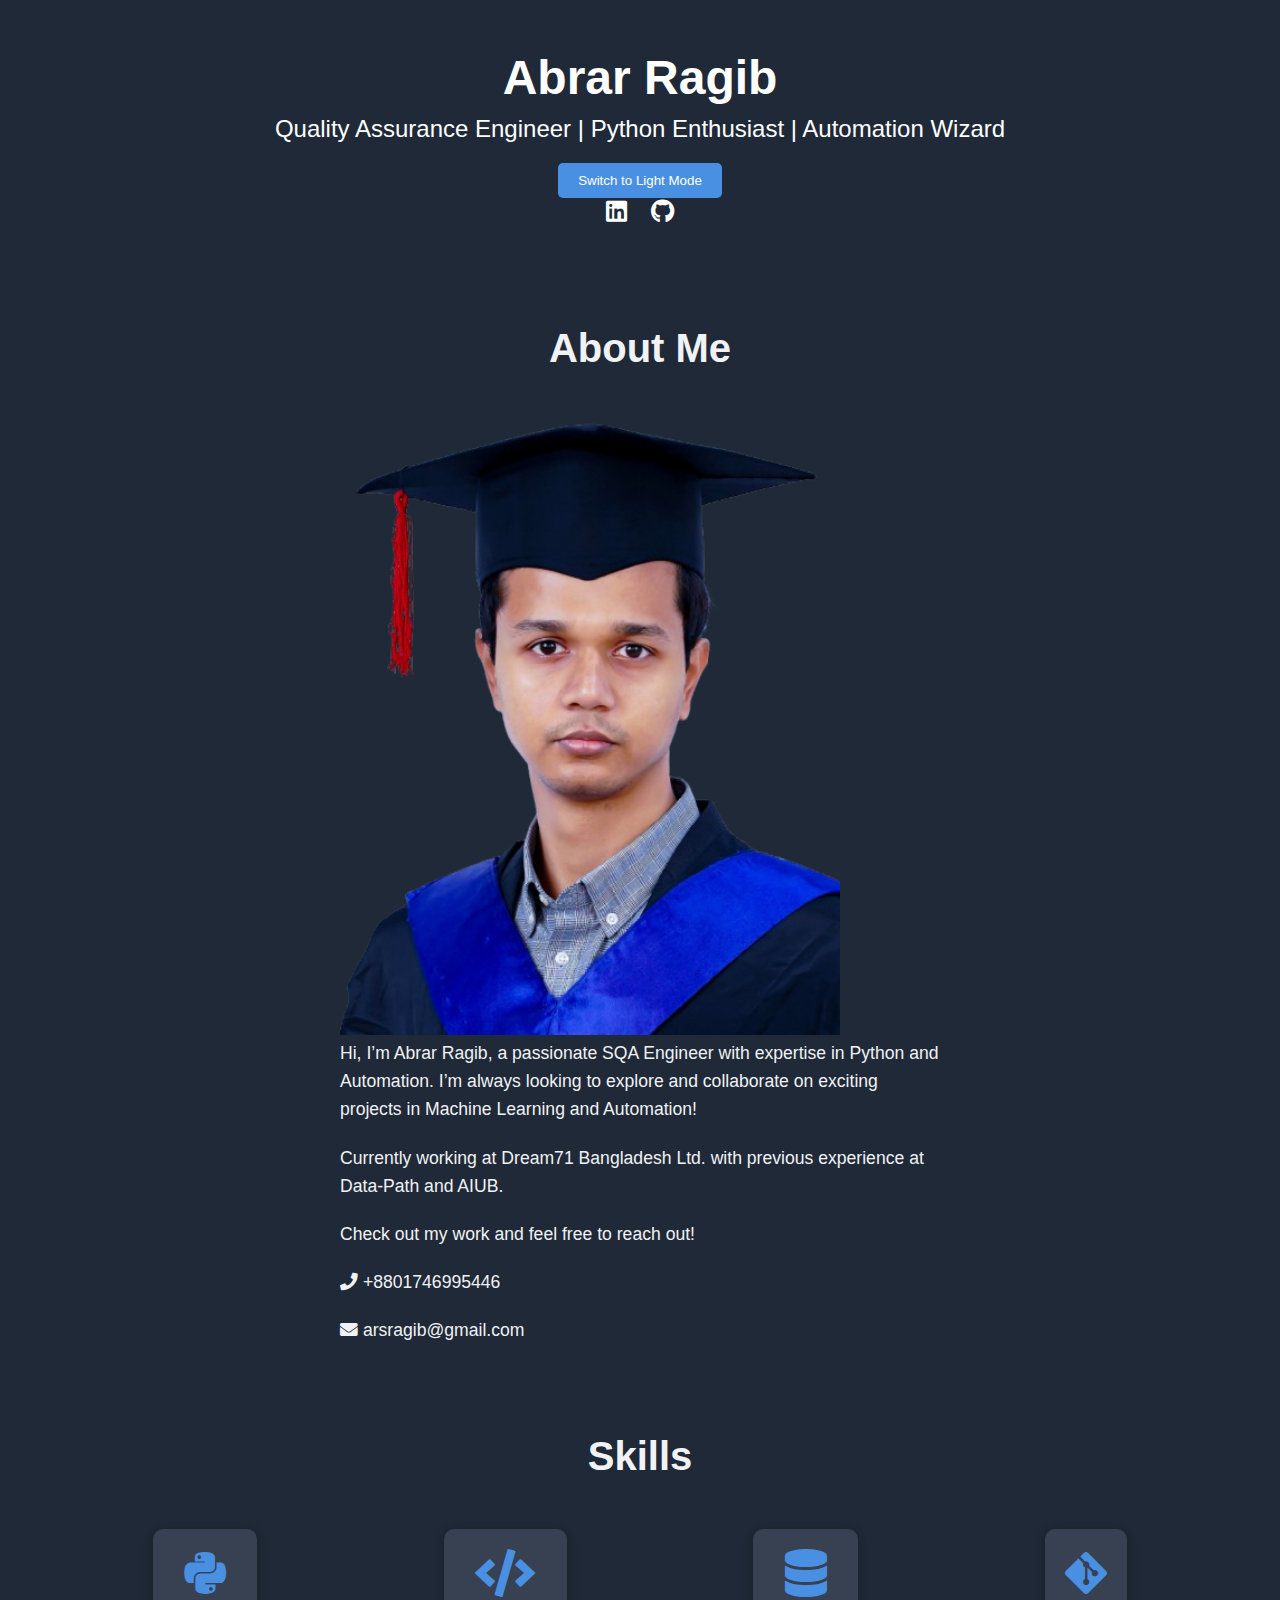
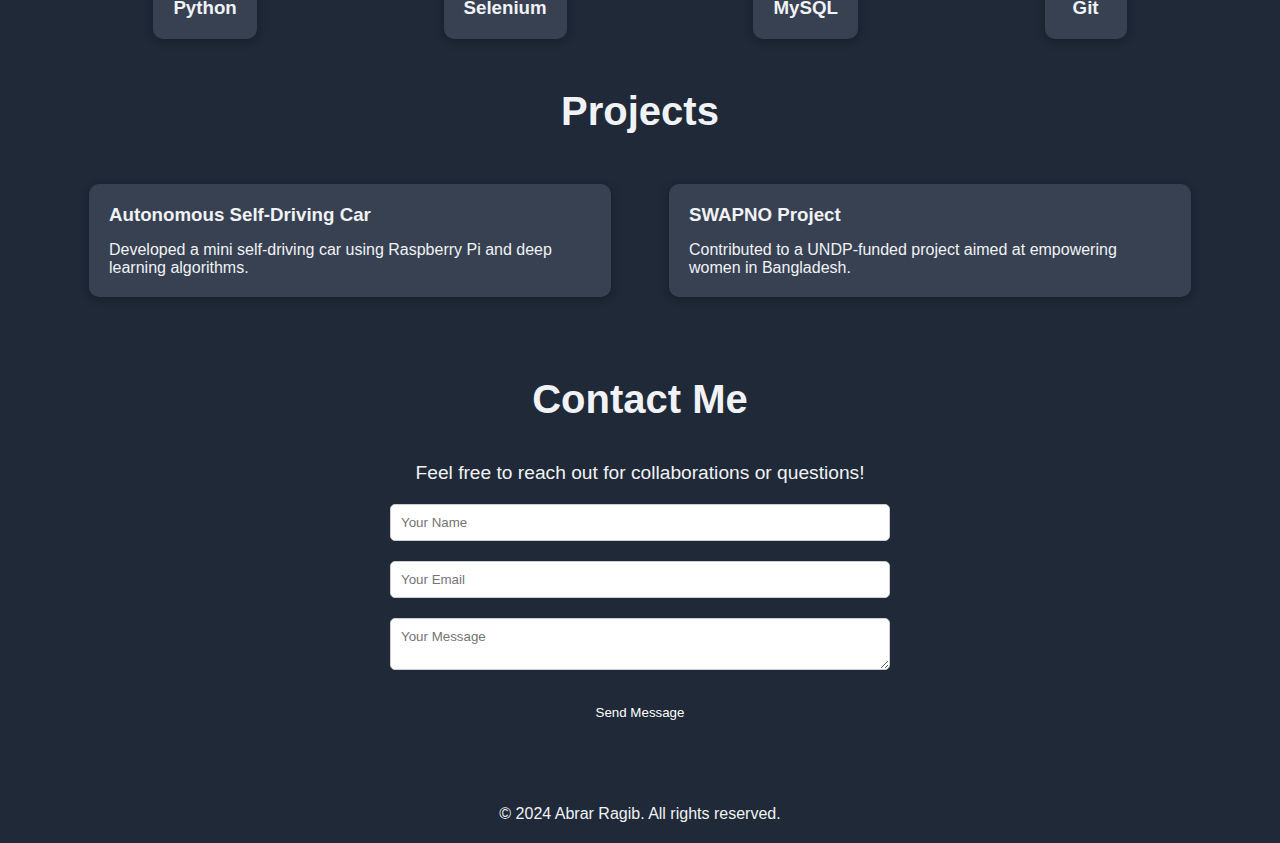
==== index.html @ f5ebc402 "Add portfolio code" ====
<!DOCTYPE html>
<html lang="en">
<head>
    <meta charset="UTF-8">
    <meta name="viewport" content="width=device-width, initial-scale=1.0">
    <title>Abrar Ragib | Portfolio</title>
    <link rel="stylesheet" href="style.css">
    <link rel="stylesheet" href="https://cdnjs.cloudflare.com/ajax/libs/font-awesome/5.15.3/css/all.min.css">
</head>
<body class="dark-mode">
    <header>
        <div class="container">
            <div class="header-content">
                <h1>Abrar Ragib</h1>
                <p>Quality Assurance Engineer | Python Enthusiast | Automation Wizard</p>
                <button id="modeToggle">Switch to Light Mode</button>
                <div class="social-links">
                    <a href="https://www.linkedin.com/in/abrar-ragib/" target="_blank"><i class="fab fa-linkedin"></i></a>
                    <a href="https://github.com/AbrarRagib" target="_blank"><i class="fab fa-github"></i></a>
                </div>
            </div>
        </div>
    </header>

    <section id="about">
        <div class="container">
            <h2>About Me</h2>
            <div class="about-content">
                <img src="Content/RagibConvo.png" alt="Abrar Ragib" class="full-image">
                <div class="text">
                    <p>Hi, I’m Abrar Ragib, a passionate SQA Engineer with expertise in Python and Automation. I’m always looking to explore and collaborate on exciting projects in Machine Learning and Automation!</p>
                    <p>Currently working at Dream71 Bangladesh Ltd. with previous experience at Data-Path and AIUB.</p>
                    <p>Check out my work and feel free to reach out!</p>
                    <div class="contact-info">
                        <p><i class="fas fa-phone"></i> +8801746995446</p>
                        <p><i class="fas fa-envelope"></i> arsragib@gmail.com</p>
                    </div>
                </div>
            </div>
        </div>
    </section>

    <section id="skills">
        <div class="container">
            <h2>Skills</h2>
            <div class="skills-grid">
                <div class="skill-card"><i class="fab fa-python"></i><h3>Python</h3></div>
                <div class="skill-card"><i class="fas fa-code"></i><h3>Selenium</h3></div>
                <div class="skill-card"><i class="fas fa-database"></i><h3>MySQL</h3></div>
                <div class="skill-card"><i class="fab fa-git-alt"></i><h3>Git</h3></div>
            </div>
        </div>
    </section>

    <section id="projects">
        <div class="container">
            <h2>Projects</h2>
            <div class="project-grid">
                <div class="project-card">
                    <h3>Autonomous Self-Driving Car</h3>
                    <p>Developed a mini self-driving car using Raspberry Pi and deep learning algorithms.</p>
                </div>
                <div class="project-card">
                    <h3>SWAPNO Project</h3>
                    <p>Contributed to a UNDP-funded project aimed at empowering women in Bangladesh.</p>
                </div>
            </div>
        </div>
    </section>

    <section id="contact">
        <div class="container">
            <h2>Contact Me</h2>
            <p>Feel free to reach out for collaborations or questions!</p>
            <form action="submit_form" method="POST">
                <input type="text" name="name" placeholder="Your Name" required>
                <input type="email" name="email" placeholder="Your Email" required>
                <textarea name="message" placeholder="Your Message" required></textarea>
                <button type="submit">Send Message</button>
            </form>
        </div>
    </section>

    <!-- Static Black Hole Image -->
    

    <footer>
        <p>&copy; 2024 Abrar Ragib. All rights reserved.</p>
    </footer>

    <script src="script.js"></script>
</body>
</html>
---- style.css ----
* {
    margin: 0;
    padding: 0;
    box-sizing: border-box;
    font-family: 'Arial', sans-serif;
}

body {
    background-color: #f0f2f5;
    color: #333;
    transition: background-color 0.3s, color 0.3s;
}

body.dark-mode {
    background-color: #1f2937;
    color: #f0f2f5;
}

header {
    background: #1f2937;
    color: white;
    padding: 50px 0;
    text-align: center;
}

header h1 {
    font-size: 3rem;
    margin-bottom: 10px;
}

header p {
    font-size: 1.5rem;
    margin-bottom: 20px;
}

header button {
    padding: 10px 20px;
    background-color: #4a90e2;
    color: white;
    border: none;
    border-radius: 5px;
    cursor: pointer;
}

header button:hover {
    background-color: #6ab7ff;
}

.social-links a {
    color: white;
    margin: 0 10px;
    font-size: 1.5rem;
}

section {
    padding: 50px 0;
}

h2 {
    text-align: center;
    font-size: 2.5rem;
    margin-bottom: 40px;
}

.container {
    max-width: 1200px;
    margin: 0 auto;
    padding: 0 20px;
}

#about {
    display: flex;
    align-items: center;
    justify-content: space-between;
}

#about img {
    width: 100%; /* Full view */
    max-width: 500px; /* Adjust max-width for responsiveness */
    height: auto; /* Maintain aspect ratio */
    margin-right: 50px;
}

#about .text {
    max-width: 600px;
}

#about .text p {
    margin-bottom: 20px;
    font-size: 1.1rem;
    line-height: 1.6;
}

/* Skills Section */
#skills {
    padding: 20px; /* Add padding for container */
}

.skills-grid {
    display: flex;
    justify-content: space-around;
    flex-wrap: wrap; /* Responsive */
}

.skill-card {
    text-align: center;
    padding: 20px;
    background: #374151; /* Dark background for skill cards */
    border-radius: 10px;
    box-shadow: 0 2px 10px rgba(0, 0, 0, 0.3); /* Darker shadow */
    transition: transform 0.3s;
    margin: 10px; /* Add margin for spacing */
}

.skill-card:hover {
    transform: translateY(-10px);
}

.skill-card i {
    font-size: 3rem;
    color: #4a90e2;
}

/* Project Section */
#projects {
    padding: 20px; /* Add padding for container */
}

.project-grid {
    display: flex;
    justify-content: space-around;
    flex-wrap: wrap; /* Responsive */
}

.project-card {
    background: #374151; /* Dark background for project cards */
    border-radius: 10px;
    padding: 20px;
    box-shadow: 0 2px 10px rgba(0, 0, 0, 0.3); /* Darker shadow */
    max-width: 45%;
    margin: 10px; /* Add margin for spacing */
}

.project-card h3 {
    margin-bottom: 15px;
}

/* Contact Section */
#contact {
    padding: 50px 0; 
    text-align: center; /* Center the text */
}

#contact p {
    margin-bottom: 20px;
    font-size: 1.2rem; /* Slightly increase font size */
    animation: fadeIn 1s; /* Fade-in animation */
}

/* Animation */
@keyframes fadeIn {
    from {
        opacity: 0;
    }
    to {
        opacity: 1;
    }
}

/* Form Styles */
form {
    max-width: 500px;
    margin: 0 auto;
    display: flex;
    flex-direction: column;
}

form input, form textarea {
    margin-bottom: 20px;
    padding: 10px;
    border-radius: 5px;
    border: 1px solid #ccc;
}

form button {
    padding: 15px;
    background: #1f2937;
    color: white;
    border: none;
    cursor: pointer;
    transition: background 0.3s;
}

form button:hover {
    background: #374151;
}

footer {
    text-align: center;
    padding: 20px;
}

/* Add this at the end of your existing CSS */
/* #blackHoleCanvas {
    position: fixed;
    top: 0;
    left: 0;
    width: 100%;a
    height: 100%;
    z-index: -1; /* Send it behind other content */
    opacity: 0.8; /* Make it semi-transparent */
} */

/* Existing CSS... */

/* Add this at the end of your existing CSS */
/* #blackHoleCanvas {
    position: fixed;
    top: 0;
    left: 0;
    width: 100%;
    height: 100%;
    z-index: -1; /* Send it behind other content */
    opacity: 0.7; /* Adjust transparency if needed */
} */

/* Existing CSS... */

/* Add these styles at the end of your existing CSS */

/* Styles for the black hole image */
/* #blackHole {
    position: fixed;
    top: 50%;
    left: 50%;
    transform: translate(-50%, -50%);
    width: 300px; /* Adjust size as needed */
    height: auto;
    z-index: 1; /* Bring it above the background */
} */

/* Binary code canvas */
/* #binaryCanvas {
    position: fixed;
    top: 0;
    left: 0;
    width: 100%;
    height: 100%;
    z-index: -1; /* Send it behind other content */
} */

/* Existing CSS... */
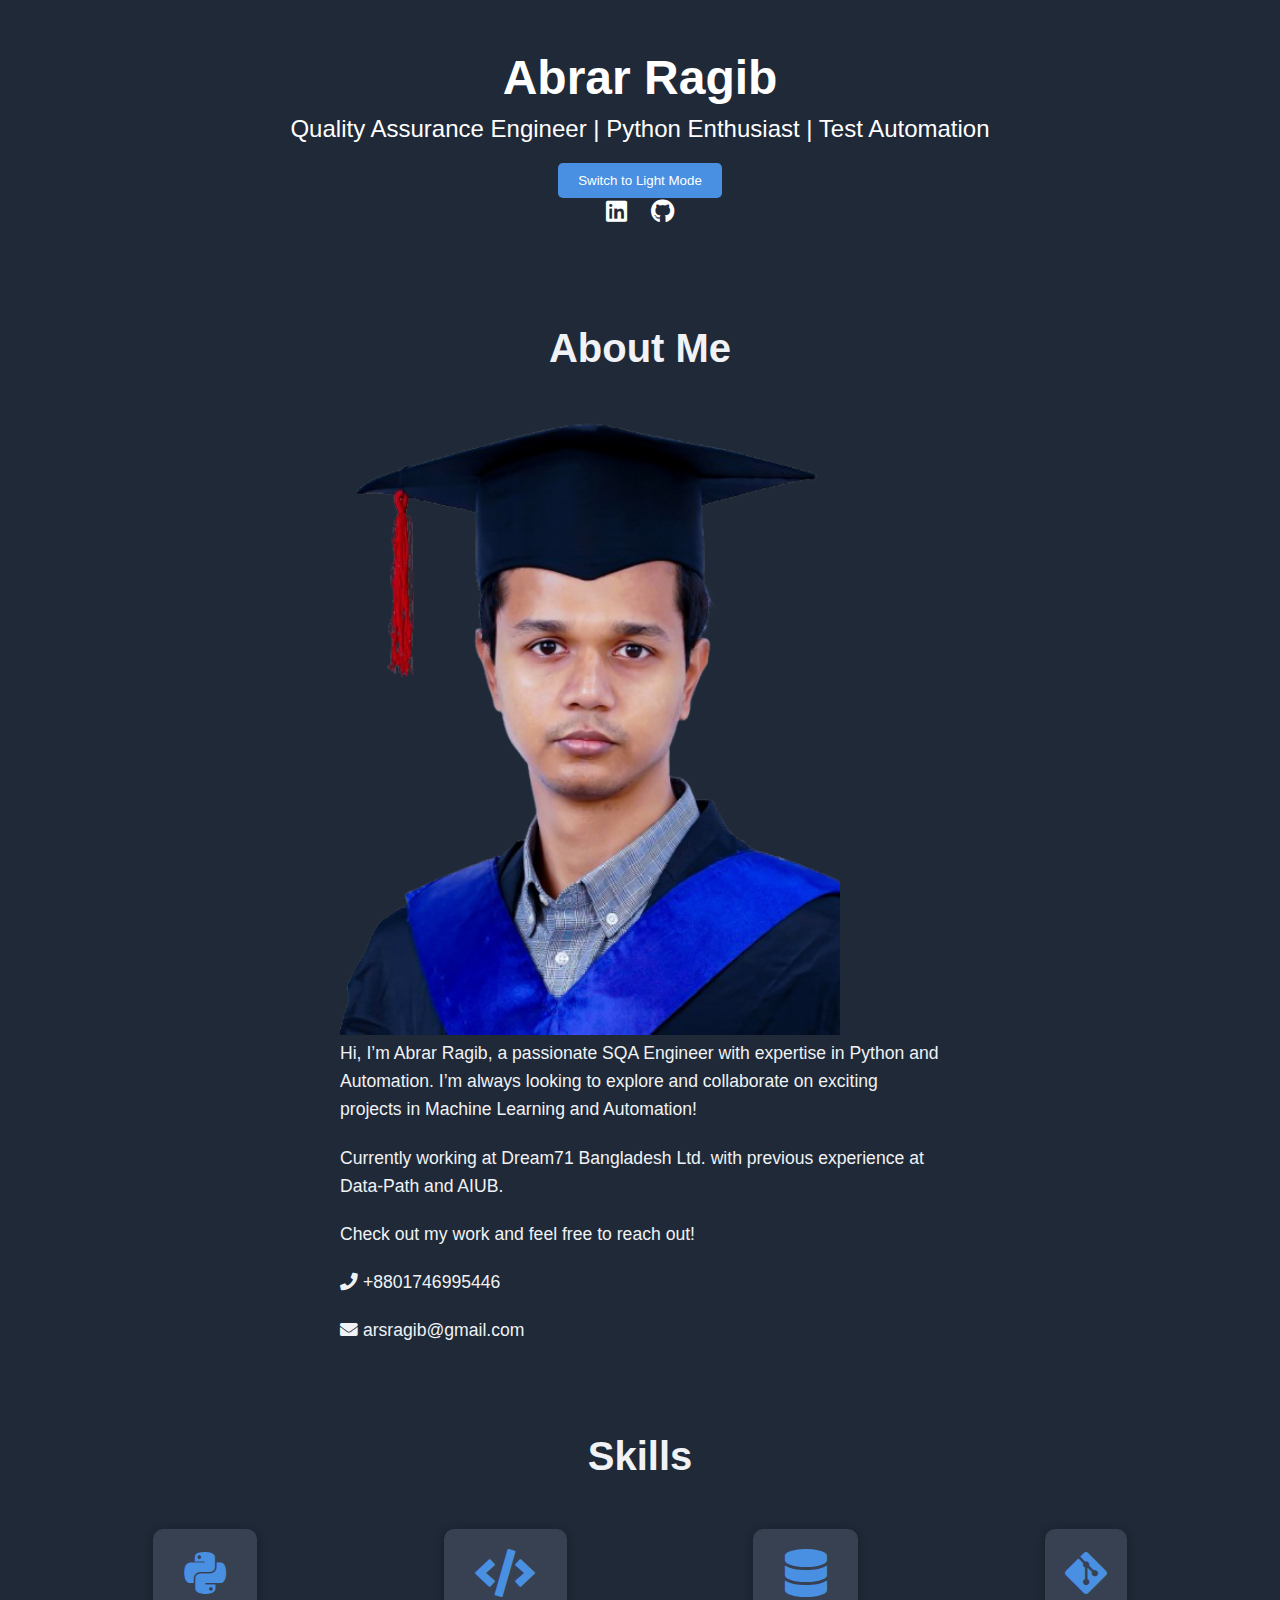
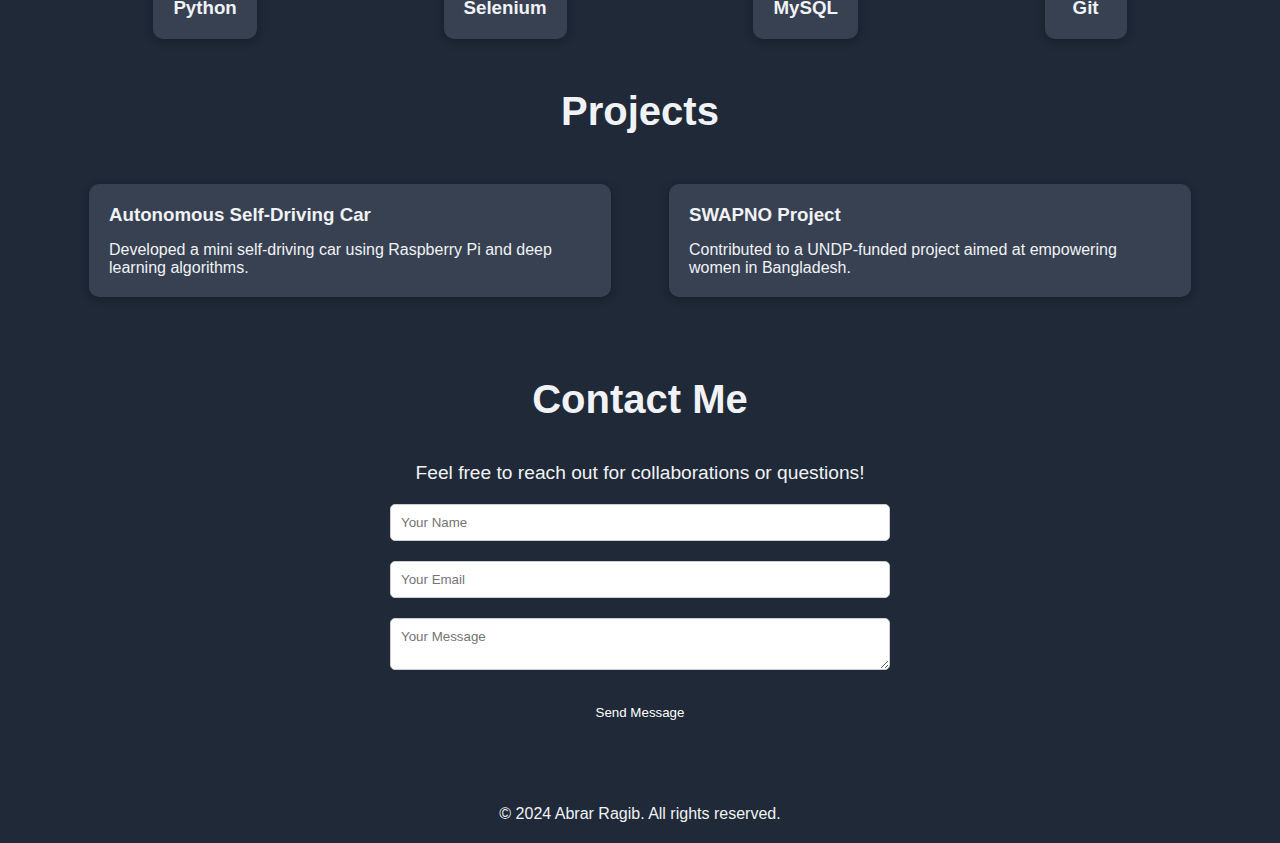
==== commit 529174bf: "Edited text" ====
--- a/index.html
+++ b/index.html
@@ -12,7 +12,7 @@
         <div class="container">
             <div class="header-content">
                 <h1>Abrar Ragib</h1>
-                <p>Quality Assurance Engineer | Python Enthusiast | Automation Wizard</p>
+                <p>Quality Assurance Engineer | Python Enthusiast | Test Automation</p>
                 <button id="modeToggle">Switch to Light Mode</button>
                 <div class="social-links">
                     <a href="https://www.linkedin.com/in/abrar-ragib/" target="_blank"><i class="fab fa-linkedin"></i></a>
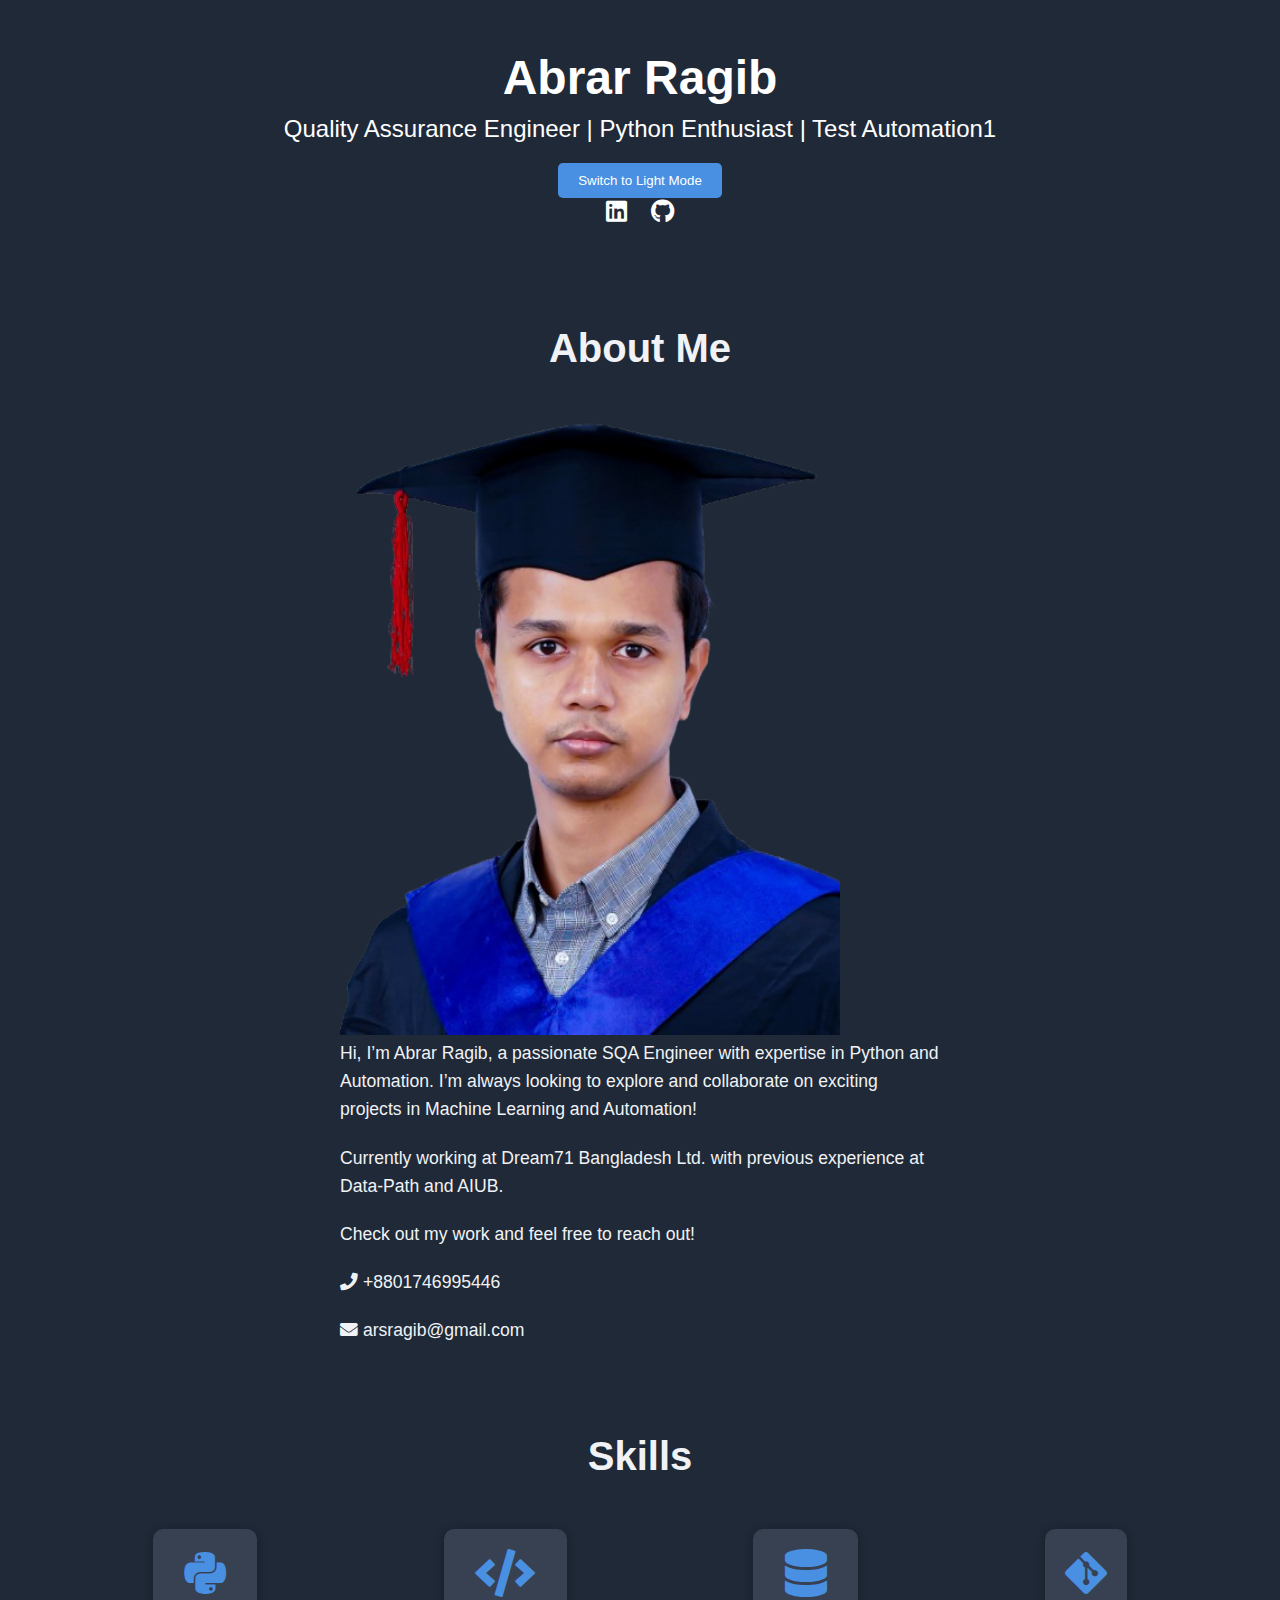
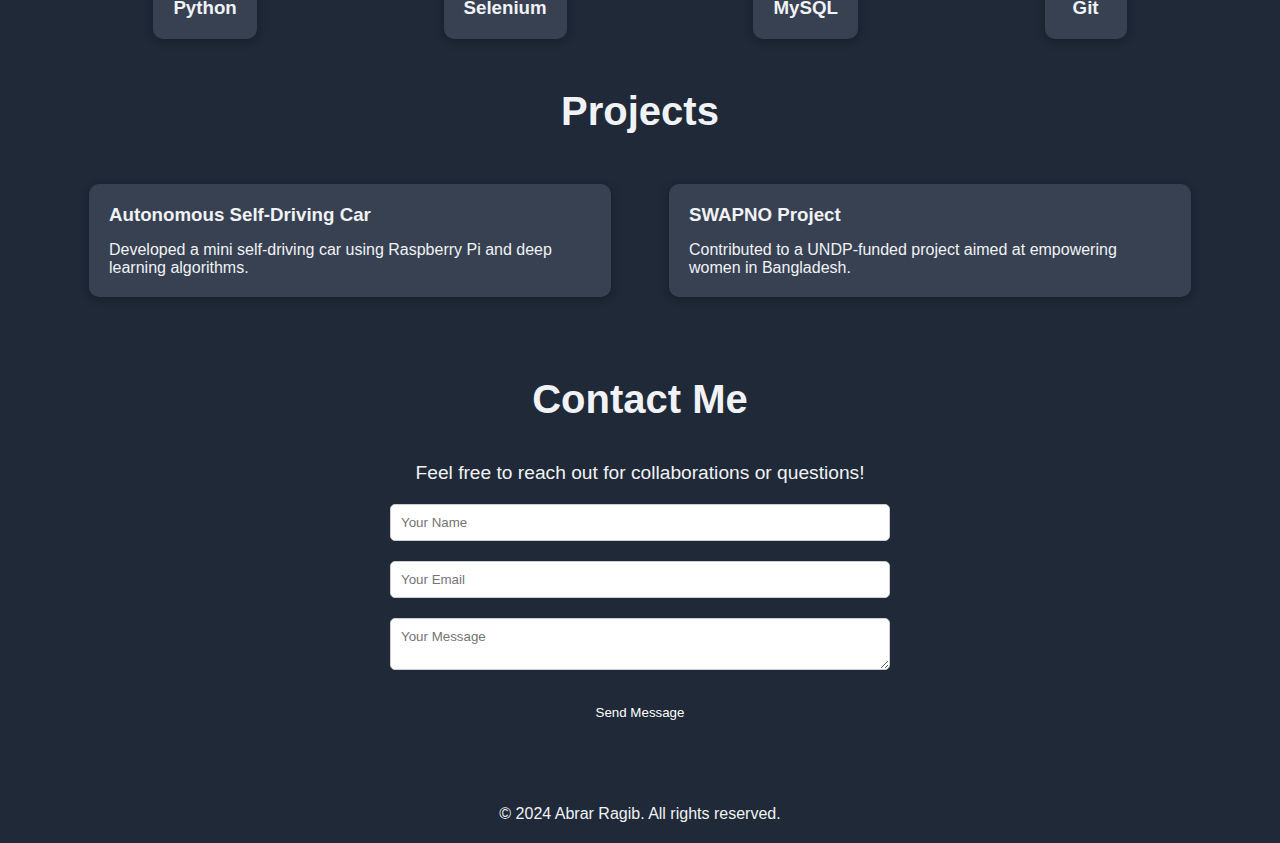
==== commit 90eb17d4: "Your commit message" ====
--- a/index.html
+++ b/index.html
@@ -12,7 +12,7 @@
         <div class="container">
             <div class="header-content">
                 <h1>Abrar Ragib</h1>
-                <p>Quality Assurance Engineer | Python Enthusiast | Test Automation</p>
+                <p>Quality Assurance Engineer | Python Enthusiast | Test Automation1</p>
                 <button id="modeToggle">Switch to Light Mode</button>
                 <div class="social-links">
                     <a href="https://www.linkedin.com/in/abrar-ragib/" target="_blank"><i class="fab fa-linkedin"></i></a>
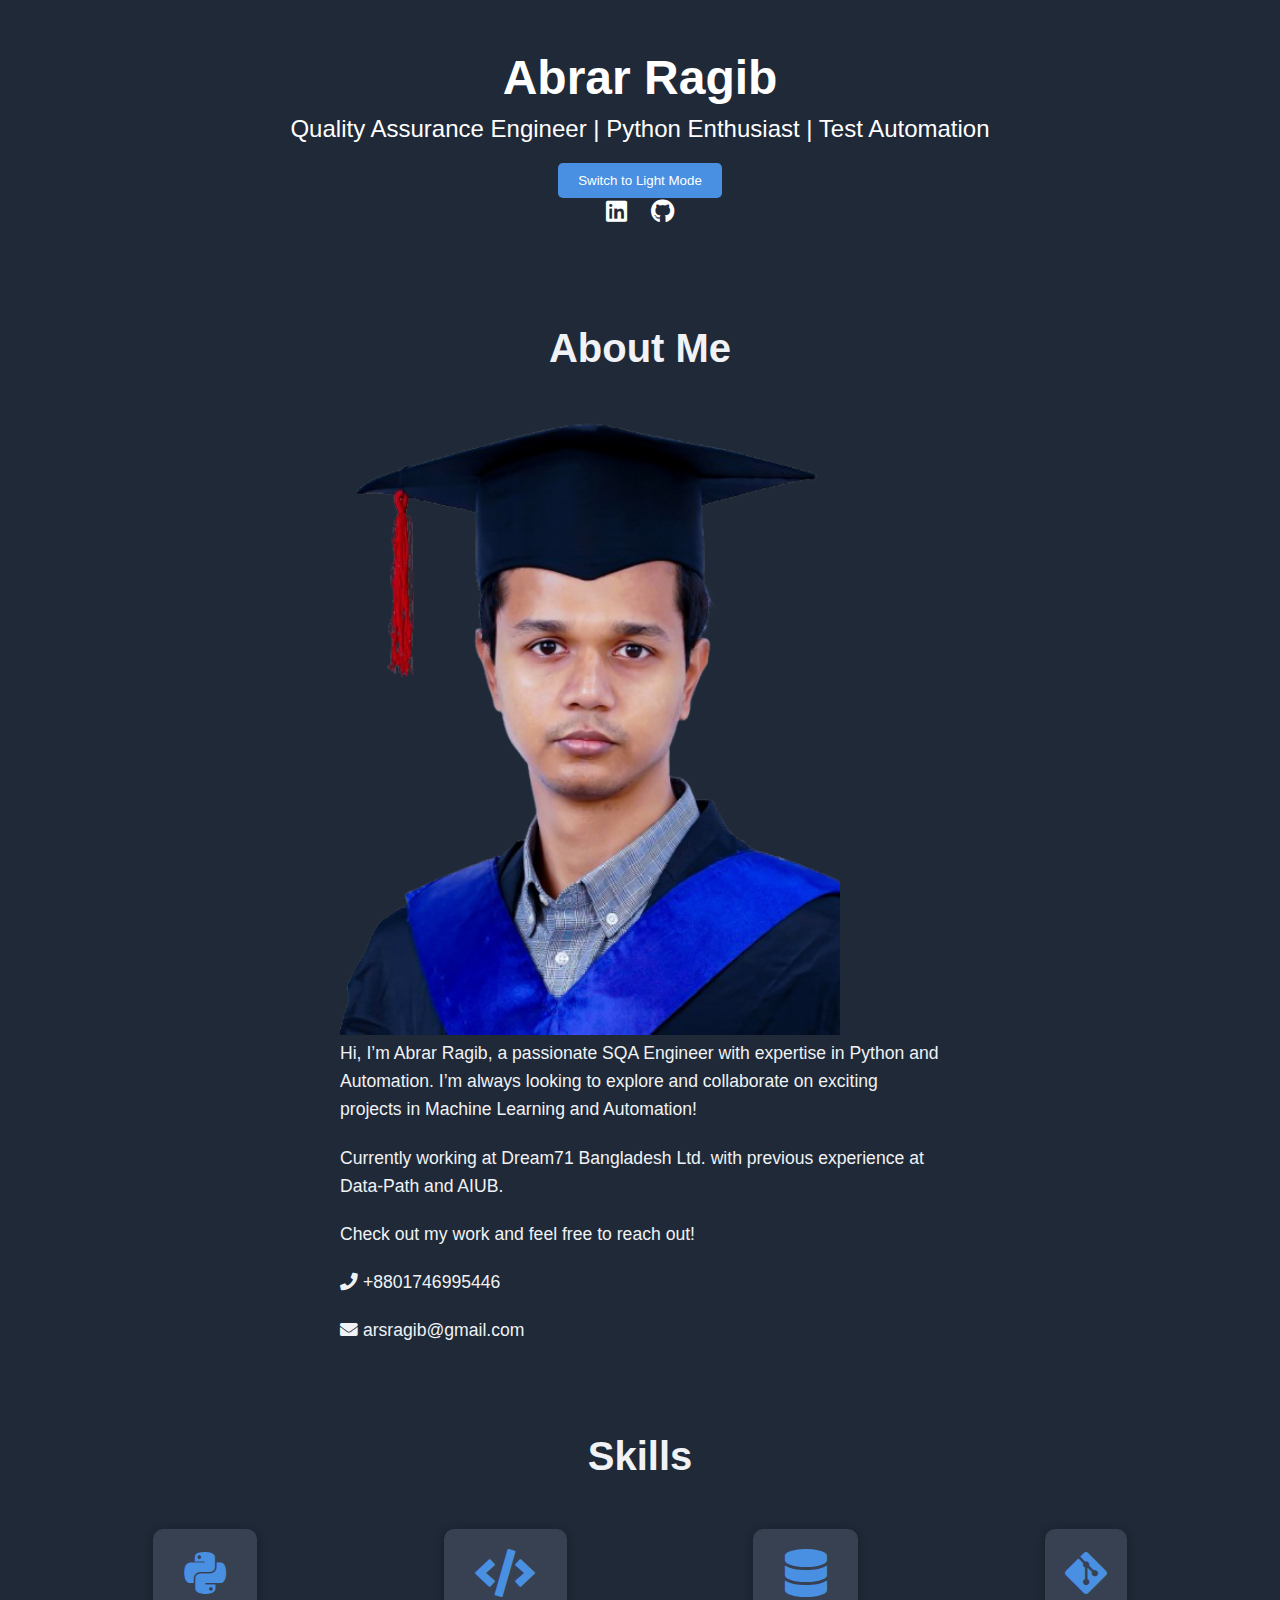
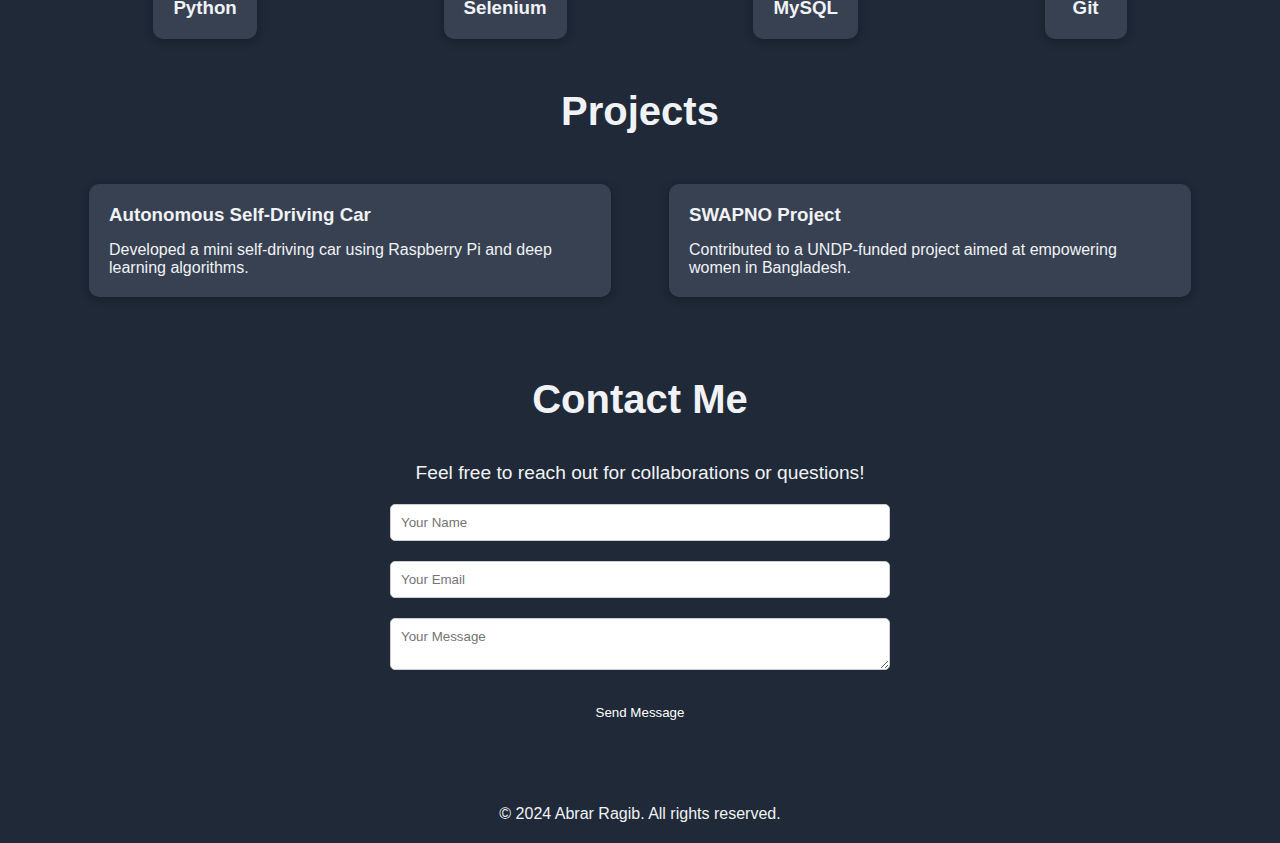
==== commit b412b730: "Done" ====
--- a/index.html
+++ b/index.html
@@ -12,7 +12,7 @@
         <div class="container">
             <div class="header-content">
                 <h1>Abrar Ragib</h1>
-                <p>Quality Assurance Engineer | Python Enthusiast | Test Automation1</p>
+                <p>Quality Assurance Engineer | Python Enthusiast | Test Automation</p>
                 <button id="modeToggle">Switch to Light Mode</button>
                 <div class="social-links">
                     <a href="https://www.linkedin.com/in/abrar-ragib/" target="_blank"><i class="fab fa-linkedin"></i></a>
